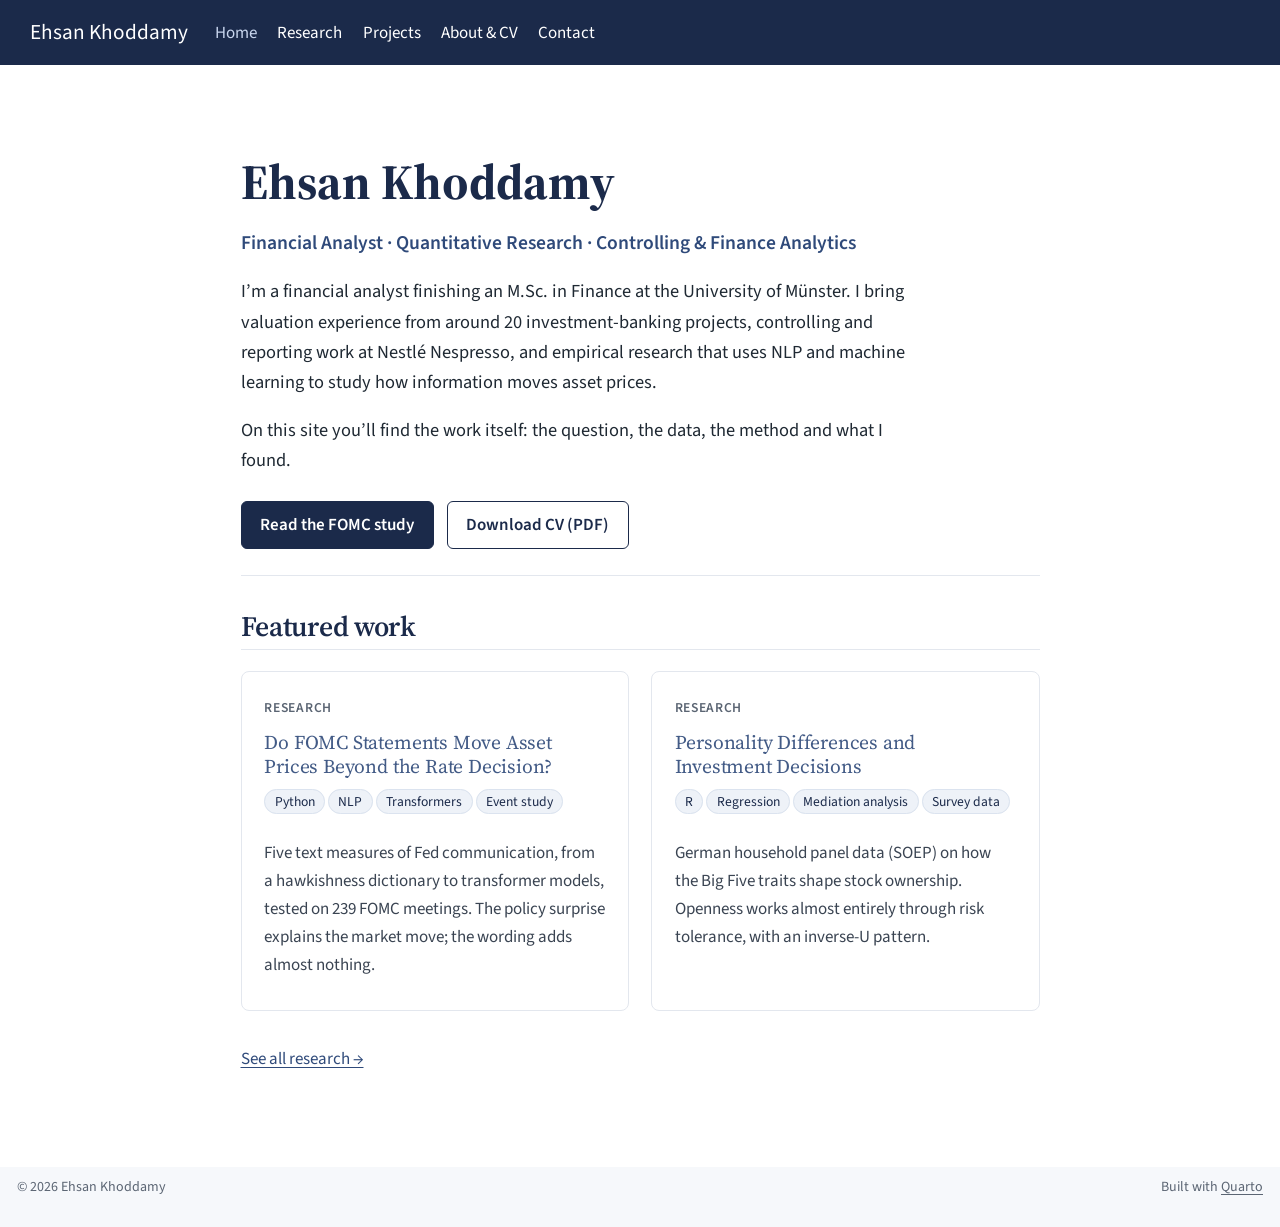
==== docs/index.html @ 915ef099 "Add files via upload" ====
<!DOCTYPE html>
<html xmlns="http://www.w3.org/1999/xhtml" lang="en" xml:lang="en"><head>

<meta charset="utf-8">
<meta name="generator" content="quarto-1.7.32">

<meta name="viewport" content="width=device-width, initial-scale=1.0, user-scalable=yes">


<title>Ehsan Khoddamy | Finance · Research · Analytics – Ehsan Khoddamy</title>
<style>
code{white-space: pre-wrap;}
span.smallcaps{font-variant: small-caps;}
div.columns{display: flex; gap: min(4vw, 1.5em);}
div.column{flex: auto; overflow-x: auto;}
div.hanging-indent{margin-left: 1.5em; text-indent: -1.5em;}
ul.task-list{list-style: none;}
ul.task-list li input[type="checkbox"] {
  width: 0.8em;
  margin: 0 0.8em 0.2em -1em; /* quarto-specific, see https://github.com/quarto-dev/quarto-cli/issues/4556 */ 
  vertical-align: middle;
}
</style>


<script src="site_libs/quarto-nav/quarto-nav.js"></script>
<script src="site_libs/quarto-nav/headroom.min.js"></script>
<script src="site_libs/clipboard/clipboard.min.js"></script>
<script src="site_libs/quarto-search/autocomplete.umd.js"></script>
<script src="site_libs/quarto-search/fuse.min.js"></script>
<script src="site_libs/quarto-search/quarto-search.js"></script>
<meta name="quarto:offset" content="./">
<script src="site_libs/quarto-html/quarto.js" type="module"></script>
<script src="site_libs/quarto-html/tabsets/tabsets.js" type="module"></script>
<script src="site_libs/quarto-html/popper.min.js"></script>
<script src="site_libs/quarto-html/tippy.umd.min.js"></script>
<script src="site_libs/quarto-html/anchor.min.js"></script>
<link href="site_libs/quarto-html/tippy.css" rel="stylesheet">
<link href="site_libs/quarto-html/quarto-syntax-highlighting-37eea08aefeeee20ff55810ff984fec1.css" rel="stylesheet" id="quarto-text-highlighting-styles">
<script src="site_libs/bootstrap/bootstrap.min.js"></script>
<link href="site_libs/bootstrap/bootstrap-icons.css" rel="stylesheet">
<link href="site_libs/bootstrap/bootstrap-0cba44c0ba520da4749d2c92f9eca460.min.css" rel="stylesheet" append-hash="true" id="quarto-bootstrap" data-mode="light">
<script id="quarto-search-options" type="application/json">{
  "location": "navbar",
  "copy-button": false,
  "collapse-after": 3,
  "panel-placement": "end",
  "type": "overlay",
  "limit": 50,
  "keyboard-shortcut": [
    "f",
    "/",
    "s"
  ],
  "show-item-context": false,
  "language": {
    "search-no-results-text": "No results",
    "search-matching-documents-text": "matching documents",
    "search-copy-link-title": "Copy link to search",
    "search-hide-matches-text": "Hide additional matches",
    "search-more-match-text": "more match in this document",
    "search-more-matches-text": "more matches in this document",
    "search-clear-button-title": "Clear",
    "search-text-placeholder": "",
    "search-detached-cancel-button-title": "Cancel",
    "search-submit-button-title": "Submit",
    "search-label": "Search"
  }
}</script>


<link rel="stylesheet" href="styles.css">
<meta property="og:title" content="Ehsan Khoddamy | Finance · Research · Analytics">
<meta property="og:description" content="Finance · Research · Analytics — empirical finance research, quantitative modelling and finance analytics.">
<meta property="og:site_name" content="Ehsan Khoddamy">
</head>

<body class="nav-fixed fullcontent quarto-light">

<div id="quarto-search-results"></div>
  <header id="quarto-header" class="headroom fixed-top">
    <nav class="navbar navbar-expand-lg " data-bs-theme="dark">
      <div class="navbar-container container-fluid">
      <div class="navbar-brand-container mx-auto">
    <a class="navbar-brand" href="./index.html">
    <span class="navbar-title">Ehsan Khoddamy</span>
    </a>
  </div>
            <div id="quarto-search" class="" title="Search"></div>
          <button class="navbar-toggler" type="button" data-bs-toggle="collapse" data-bs-target="#navbarCollapse" aria-controls="navbarCollapse" role="menu" aria-expanded="false" aria-label="Toggle navigation" onclick="if (window.quartoToggleHeadroom) { window.quartoToggleHeadroom(); }">
  <span class="navbar-toggler-icon"></span>
</button>
          <div class="collapse navbar-collapse" id="navbarCollapse">
            <ul class="navbar-nav navbar-nav-scroll me-auto">
  <li class="nav-item">
    <a class="nav-link active" href="./index.html" aria-current="page"> 
<span class="menu-text">Home</span></a>
  </li>  
  <li class="nav-item">
    <a class="nav-link" href="./research.html"> 
<span class="menu-text">Research</span></a>
  </li>  
  <li class="nav-item">
    <a class="nav-link" href="./projects.html"> 
<span class="menu-text">Projects</span></a>
  </li>  
  <li class="nav-item">
    <a class="nav-link" href="./about.html"> 
<span class="menu-text">About &amp; CV</span></a>
  </li>  
  <li class="nav-item">
    <a class="nav-link" href="./contact.html"> 
<span class="menu-text">Contact</span></a>
  </li>  
</ul>
            <ul class="navbar-nav navbar-nav-scroll ms-auto">
  <li class="nav-item compact">
    <a class="nav-link" href="https://github.com/ehsankhoddamy"> <i class="bi bi-github" role="img" aria-label="GitHub">
</i> 
<span class="menu-text"></span></a>
  </li>  
  <li class="nav-item compact">
    <a class="nav-link" href="https://www.linkedin.com/in/ehsan-khoddamy"> <i class="bi bi-linkedin" role="img" aria-label="LinkedIn">
</i> 
<span class="menu-text"></span></a>
  </li>  
</ul>
          </div> <!-- /navcollapse -->
            <div class="quarto-navbar-tools">
</div>
      </div> <!-- /container-fluid -->
    </nav>
</header>
<!-- content -->
<div id="quarto-content" class="quarto-container page-columns page-rows-contents page-layout-article page-navbar">
<!-- sidebar -->
<!-- margin-sidebar -->
    
<!-- main -->
<main class="content" id="quarto-document-content"><header id="title-block-header" class="quarto-title-block"></header>




<div class="hero">
<p><span class="name">Ehsan Khoddamy</span></p>
<p><span class="headline">Financial Analyst · Quantitative Research · Controlling &amp; Finance Analytics</span></p>
<div class="intro">
<p>I’m a financial analyst finishing an M.Sc. in Finance at the University of Münster. I bring valuation experience from around 20 investment-banking projects, controlling and reporting work at Nestlé Nespresso, and empirical research that uses NLP and machine learning to study how information moves asset prices.</p>
<p>On this site you’ll find the work itself: the question, the data, the method and what I found.</p>
</div>
<div class="actions">
<p><a href="./research/fomc-study.html" class="btn-navy">Read the FOMC study</a> <a href="assets/cv.pdf" class="btn-outline-navy">Download CV (PDF)</a></p>
</div>
</div>
<section id="featured-work" class="level2">
<h2 class="anchored" data-anchor-id="featured-work">Featured work</h2>
<div class="card-grid">
<div class="work-card">
<p><span class="status">Research</span></p>
<section id="do-fomc-statements-move-asset-prices-beyond-the-rate-decision" class="level3">
<h3 class="anchored" data-anchor-id="do-fomc-statements-move-asset-prices-beyond-the-rate-decision"><a href="./research/fomc-study.html">Do FOMC Statements Move Asset Prices Beyond the Rate Decision?</a></h3>
<div class="tags">
<p><span class="tag">Python</span> <span class="tag">NLP</span> <span class="tag">Transformers</span> <span class="tag">Event study</span></p>
</div>
<p>Five text measures of Fed communication, from a hawkishness dictionary to transformer models, tested on 239 FOMC meetings. The policy surprise explains the market move; the wording adds almost nothing.</p>
</section>
</div>
<div class="work-card">
<p><span class="status">Research</span></p>
<section id="personality-differences-and-investment-decisions" class="level3">
<h3 class="anchored" data-anchor-id="personality-differences-and-investment-decisions"><a href="./research/personality-investment.html">Personality Differences and Investment Decisions</a></h3>
<div class="tags">
<p><span class="tag">R</span> <span class="tag">Regression</span> <span class="tag">Mediation analysis</span> <span class="tag">Survey data</span></p>
</div>
<p>German household panel data (SOEP) on how the Big Five traits shape stock ownership. Openness works almost entirely through risk tolerance, with an inverse-U pattern.</p>
</section>
</div>
</div>
<p><a href="./research.html">See all research →</a></p>


</section>

<a onclick="window.scrollTo(0, 0); return false;" role="button" id="quarto-back-to-top"><i class="bi bi-arrow-up"></i> Back to top</a></main> <!-- /main -->
<script id="quarto-html-after-body" type="application/javascript">
  window.document.addEventListener("DOMContentLoaded", function (event) {
    const icon = "";
    const anchorJS = new window.AnchorJS();
    anchorJS.options = {
      placement: 'right',
      icon: icon
    };
    anchorJS.add('.anchored');
    const isCodeAnnotation = (el) => {
      for (const clz of el.classList) {
        if (clz.startsWith('code-annotation-')) {                     
          return true;
        }
      }
      return false;
    }
    const onCopySuccess = function(e) {
      // button target
      const button = e.trigger;
      // don't keep focus
      button.blur();
      // flash "checked"
      button.classList.add('code-copy-button-checked');
      var currentTitle = button.getAttribute("title");
      button.setAttribute("title", "Copied!");
      let tooltip;
      if (window.bootstrap) {
        button.setAttribute("data-bs-toggle", "tooltip");
        button.setAttribute("data-bs-placement", "left");
        button.setAttribute("data-bs-title", "Copied!");
        tooltip = new bootstrap.Tooltip(button, 
          { trigger: "manual", 
            customClass: "code-copy-button-tooltip",
            offset: [0, -8]});
        tooltip.show();    
      }
      setTimeout(function() {
        if (tooltip) {
          tooltip.hide();
          button.removeAttribute("data-bs-title");
          button.removeAttribute("data-bs-toggle");
          button.removeAttribute("data-bs-placement");
        }
        button.setAttribute("title", currentTitle);
        button.classList.remove('code-copy-button-checked');
      }, 1000);
      // clear code selection
      e.clearSelection();
    }
    const getTextToCopy = function(trigger) {
        const codeEl = trigger.previousElementSibling.cloneNode(true);
        for (const childEl of codeEl.children) {
          if (isCodeAnnotation(childEl)) {
            childEl.remove();
          }
        }
        return codeEl.innerText;
    }
    const clipboard = new window.ClipboardJS('.code-copy-button:not([data-in-quarto-modal])', {
      text: getTextToCopy
    });
    clipboard.on('success', onCopySuccess);
    if (window.document.getElementById('quarto-embedded-source-code-modal')) {
      const clipboardModal = new window.ClipboardJS('.code-copy-button[data-in-quarto-modal]', {
        text: getTextToCopy,
        container: window.document.getElementById('quarto-embedded-source-code-modal')
      });
      clipboardModal.on('success', onCopySuccess);
    }
      var localhostRegex = new RegExp(/^(?:http|https):\/\/localhost\:?[0-9]*\//);
      var mailtoRegex = new RegExp(/^mailto:/);
        var filterRegex = new RegExp("https:\/\/ehsankhoddamy\.github\.io");
      var isInternal = (href) => {
          return filterRegex.test(href) || localhostRegex.test(href) || mailtoRegex.test(href);
      }
      // Inspect non-navigation links and adorn them if external
     var links = window.document.querySelectorAll('a[href]:not(.nav-link):not(.navbar-brand):not(.toc-action):not(.sidebar-link):not(.sidebar-item-toggle):not(.pagination-link):not(.no-external):not([aria-hidden]):not(.dropdown-item):not(.quarto-navigation-tool):not(.about-link)');
      for (var i=0; i<links.length; i++) {
        const link = links[i];
        if (!isInternal(link.href)) {
          // undo the damage that might have been done by quarto-nav.js in the case of
          // links that we want to consider external
          if (link.dataset.originalHref !== undefined) {
            link.href = link.dataset.originalHref;
          }
            // target, if specified
            link.setAttribute("target", "_blank");
            if (link.getAttribute("rel") === null) {
              link.setAttribute("rel", "noopener");
            }
        }
      }
    function tippyHover(el, contentFn, onTriggerFn, onUntriggerFn) {
      const config = {
        allowHTML: true,
        maxWidth: 500,
        delay: 100,
        arrow: false,
        appendTo: function(el) {
            return el.parentElement;
        },
        interactive: true,
        interactiveBorder: 10,
        theme: 'quarto',
        placement: 'bottom-start',
      };
      if (contentFn) {
        config.content = contentFn;
      }
      if (onTriggerFn) {
        config.onTrigger = onTriggerFn;
      }
      if (onUntriggerFn) {
        config.onUntrigger = onUntriggerFn;
      }
      window.tippy(el, config); 
    }
    const noterefs = window.document.querySelectorAll('a[role="doc-noteref"]');
    for (var i=0; i<noterefs.length; i++) {
      const ref = noterefs[i];
      tippyHover(ref, function() {
        // use id or data attribute instead here
        let href = ref.getAttribute('data-footnote-href') || ref.getAttribute('href');
        try { href = new URL(href).hash; } catch {}
        const id = href.replace(/^#\/?/, "");
        const note = window.document.getElementById(id);
        if (note) {
          return note.innerHTML;
        } else {
          return "";
        }
      });
    }
    const xrefs = window.document.querySelectorAll('a.quarto-xref');
    const processXRef = (id, note) => {
      // Strip column container classes
      const stripColumnClz = (el) => {
        el.classList.remove("page-full", "page-columns");
        if (el.children) {
          for (const child of el.children) {
            stripColumnClz(child);
          }
        }
      }
      stripColumnClz(note)
      if (id === null || id.startsWith('sec-')) {
        // Special case sections, only their first couple elements
        const container = document.createElement("div");
        if (note.children && note.children.length > 2) {
          container.appendChild(note.children[0].cloneNode(true));
          for (let i = 1; i < note.children.length; i++) {
            const child = note.children[i];
            if (child.tagName === "P" && child.innerText === "") {
              continue;
            } else {
              container.appendChild(child.cloneNode(true));
              break;
            }
          }
          if (window.Quarto?.typesetMath) {
            window.Quarto.typesetMath(container);
          }
          return container.innerHTML
        } else {
          if (window.Quarto?.typesetMath) {
            window.Quarto.typesetMath(note);
          }
          return note.innerHTML;
        }
      } else {
        // Remove any anchor links if they are present
        const anchorLink = note.querySelector('a.anchorjs-link');
        if (anchorLink) {
          anchorLink.remove();
        }
        if (window.Quarto?.typesetMath) {
          window.Quarto.typesetMath(note);
        }
        if (note.classList.contains("callout")) {
          return note.outerHTML;
        } else {
          return note.innerHTML;
        }
      }
    }
    for (var i=0; i<xrefs.length; i++) {
      const xref = xrefs[i];
      tippyHover(xref, undefined, function(instance) {
        instance.disable();
        let url = xref.getAttribute('href');
        let hash = undefined; 
        if (url.startsWith('#')) {
          hash = url;
        } else {
          try { hash = new URL(url).hash; } catch {}
        }
        if (hash) {
          const id = hash.replace(/^#\/?/, "");
          const note = window.document.getElementById(id);
          if (note !== null) {
            try {
              const html = processXRef(id, note.cloneNode(true));
              instance.setContent(html);
            } finally {
              instance.enable();
              instance.show();
            }
          } else {
            // See if we can fetch this
            fetch(url.split('#')[0])
            .then(res => res.text())
            .then(html => {
              const parser = new DOMParser();
              const htmlDoc = parser.parseFromString(html, "text/html");
              const note = htmlDoc.getElementById(id);
              if (note !== null) {
                const html = processXRef(id, note);
                instance.setContent(html);
              } 
            }).finally(() => {
              instance.enable();
              instance.show();
            });
          }
        } else {
          // See if we can fetch a full url (with no hash to target)
          // This is a special case and we should probably do some content thinning / targeting
          fetch(url)
          .then(res => res.text())
          .then(html => {
            const parser = new DOMParser();
            const htmlDoc = parser.parseFromString(html, "text/html");
            const note = htmlDoc.querySelector('main.content');
            if (note !== null) {
              // This should only happen for chapter cross references
              // (since there is no id in the URL)
              // remove the first header
              if (note.children.length > 0 && note.children[0].tagName === "HEADER") {
                note.children[0].remove();
              }
              const html = processXRef(null, note);
              instance.setContent(html);
            } 
          }).finally(() => {
            instance.enable();
            instance.show();
          });
        }
      }, function(instance) {
      });
    }
        let selectedAnnoteEl;
        const selectorForAnnotation = ( cell, annotation) => {
          let cellAttr = 'data-code-cell="' + cell + '"';
          let lineAttr = 'data-code-annotation="' +  annotation + '"';
          const selector = 'span[' + cellAttr + '][' + lineAttr + ']';
          return selector;
        }
        const selectCodeLines = (annoteEl) => {
          const doc = window.document;
          const targetCell = annoteEl.getAttribute("data-target-cell");
          const targetAnnotation = annoteEl.getAttribute("data-target-annotation");
          const annoteSpan = window.document.querySelector(selectorForAnnotation(targetCell, targetAnnotation));
          const lines = annoteSpan.getAttribute("data-code-lines").split(",");
          const lineIds = lines.map((line) => {
            return targetCell + "-" + line;
          })
          let top = null;
          let height = null;
          let parent = null;
          if (lineIds.length > 0) {
              //compute the position of the single el (top and bottom and make a div)
              const el = window.document.getElementById(lineIds[0]);
              top = el.offsetTop;
              height = el.offsetHeight;
              parent = el.parentElement.parentElement;
            if (lineIds.length > 1) {
              const lastEl = window.document.getElementById(lineIds[lineIds.length - 1]);
              const bottom = lastEl.offsetTop + lastEl.offsetHeight;
              height = bottom - top;
            }
            if (top !== null && height !== null && parent !== null) {
              // cook up a div (if necessary) and position it 
              let div = window.document.getElementById("code-annotation-line-highlight");
              if (div === null) {
                div = window.document.createElement("div");
                div.setAttribute("id", "code-annotation-line-highlight");
                div.style.position = 'absolute';
                parent.appendChild(div);
              }
              div.style.top = top - 2 + "px";
              div.style.height = height + 4 + "px";
              div.style.left = 0;
              let gutterDiv = window.document.getElementById("code-annotation-line-highlight-gutter");
              if (gutterDiv === null) {
                gutterDiv = window.document.createElement("div");
                gutterDiv.setAttribute("id", "code-annotation-line-highlight-gutter");
                gutterDiv.style.position = 'absolute';
                const codeCell = window.document.getElementById(targetCell);
                const gutter = codeCell.querySelector('.code-annotation-gutter');
                gutter.appendChild(gutterDiv);
              }
              gutterDiv.style.top = top - 2 + "px";
              gutterDiv.style.height = height + 4 + "px";
            }
            selectedAnnoteEl = annoteEl;
          }
        };
        const unselectCodeLines = () => {
          const elementsIds = ["code-annotation-line-highlight", "code-annotation-line-highlight-gutter"];
          elementsIds.forEach((elId) => {
            const div = window.document.getElementById(elId);
            if (div) {
              div.remove();
            }
          });
          selectedAnnoteEl = undefined;
        };
          // Handle positioning of the toggle
      window.addEventListener(
        "resize",
        throttle(() => {
          elRect = undefined;
          if (selectedAnnoteEl) {
            selectCodeLines(selectedAnnoteEl);
          }
        }, 10)
      );
      function throttle(fn, ms) {
      let throttle = false;
      let timer;
        return (...args) => {
          if(!throttle) { // first call gets through
              fn.apply(this, args);
              throttle = true;
          } else { // all the others get throttled
              if(timer) clearTimeout(timer); // cancel #2
              timer = setTimeout(() => {
                fn.apply(this, args);
                timer = throttle = false;
              }, ms);
          }
        };
      }
        // Attach click handler to the DT
        const annoteDls = window.document.querySelectorAll('dt[data-target-cell]');
        for (const annoteDlNode of annoteDls) {
          annoteDlNode.addEventListener('click', (event) => {
            const clickedEl = event.target;
            if (clickedEl !== selectedAnnoteEl) {
              unselectCodeLines();
              const activeEl = window.document.querySelector('dt[data-target-cell].code-annotation-active');
              if (activeEl) {
                activeEl.classList.remove('code-annotation-active');
              }
              selectCodeLines(clickedEl);
              clickedEl.classList.add('code-annotation-active');
            } else {
              // Unselect the line
              unselectCodeLines();
              clickedEl.classList.remove('code-annotation-active');
            }
          });
        }
    const findCites = (el) => {
      const parentEl = el.parentElement;
      if (parentEl) {
        const cites = parentEl.dataset.cites;
        if (cites) {
          return {
            el,
            cites: cites.split(' ')
          };
        } else {
          return findCites(el.parentElement)
        }
      } else {
        return undefined;
      }
    };
    var bibliorefs = window.document.querySelectorAll('a[role="doc-biblioref"]');
    for (var i=0; i<bibliorefs.length; i++) {
      const ref = bibliorefs[i];
      const citeInfo = findCites(ref);
      if (citeInfo) {
        tippyHover(citeInfo.el, function() {
          var popup = window.document.createElement('div');
          citeInfo.cites.forEach(function(cite) {
            var citeDiv = window.document.createElement('div');
            citeDiv.classList.add('hanging-indent');
            citeDiv.classList.add('csl-entry');
            var biblioDiv = window.document.getElementById('ref-' + cite);
            if (biblioDiv) {
              citeDiv.innerHTML = biblioDiv.innerHTML;
            }
            popup.appendChild(citeDiv);
          });
          return popup.innerHTML;
        });
      }
    }
  });
  </script>
</div> <!-- /content -->
<footer class="footer">
  <div class="nav-footer">
    <div class="nav-footer-left">
<p>© 2026 Ehsan Khoddamy</p>
</div>   
    <div class="nav-footer-center">
      &nbsp;
    </div>
    <div class="nav-footer-right">
<p>Built with <a href="https://quarto.org">Quarto</a></p>
</div>
  </div>
</footer>




</body></html>
---- docs/site_libs/quarto-html/tippy.css ----
.tippy-box[data-animation=fade][data-state=hidden]{opacity:0}[data-tippy-root]{max-width:calc(100vw - 10px)}.tippy-box{position:relative;background-color:#333;color:#fff;border-radius:4px;font-size:14px;line-height:1.4;white-space:normal;outline:0;transition-property:transform,visibility,opacity}.tippy-box[data-placement^=top]>.tippy-arrow{bottom:0}.tippy-box[data-placement^=top]>.tippy-arrow:before{bottom:-7px;left:0;border-width:8px 8px 0;border-top-color:initial;transform-origin:center top}.tippy-box[data-placement^=bottom]>.tippy-arrow{top:0}.tippy-box[data-placement^=bottom]>.tippy-arrow:before{top:-7px;left:0;border-width:0 8px 8px;border-bottom-color:initial;transform-origin:center bottom}.tippy-box[data-placement^=left]>.tippy-arrow{right:0}.tippy-box[data-placement^=left]>.tippy-arrow:before{border-width:8px 0 8px 8px;border-left-color:initial;right:-7px;transform-origin:center left}.tippy-box[data-placement^=right]>.tippy-arrow{left:0}.tippy-box[data-placement^=right]>.tippy-arrow:before{left:-7px;border-width:8px 8px 8px 0;border-right-color:initial;transform-origin:center right}.tippy-box[data-inertia][data-state=visible]{transition-timing-function:cubic-bezier(.54,1.5,.38,1.11)}.tippy-arrow{width:16px;height:16px;color:#333}.tippy-arrow:before{content:"";position:absolute;border-color:transparent;border-style:solid}.tippy-content{position:relative;padding:5px 9px;z-index:1}
---- docs/styles.css ----
/* Layout and component styles. Colours and fonts live in theme.scss. */

/* ---------- Home: hero ---------- */
.hero {
  padding: 2.5rem 0 1.5rem;
  border-bottom: 1px solid #e3e7ee;
  margin-bottom: 2rem;
}

.hero .name {
  font-family: "Source Serif 4", Georgia, serif;
  font-size: clamp(2rem, 5vw, 2.9rem);
  font-weight: 700;
  color: #1b2a4a;
  margin: 0 0 0.4rem;
  line-height: 1.15;
  border: none;
}

.hero .headline {
  font-size: 1.15rem;
  font-weight: 600;
  color: #2f4a7a;
  margin-bottom: 1.2rem;
}

.hero .intro {
  font-size: 1.08rem;
  max-width: 40rem;
  color: #1f2933;
}

.hero .actions,
.hero .actions p {
  display: flex;
  flex-wrap: wrap;
  gap: 0.75rem;
  margin: 0;
}

.hero .actions {
  margin-top: 1.5rem;
}

/* ---------- Buttons ---------- */
.btn-navy,
.btn-outline-navy {
  display: inline-block;
  padding: 0.55rem 1.1rem;
  border-radius: 6px;
  font-weight: 600;
  text-decoration: none;
  border: 1.5px solid #1b2a4a;
}

.btn-navy {
  background: #1b2a4a;
  color: #ffffff !important;
}

.btn-navy:hover {
  background: #2f4a7a;
  border-color: #2f4a7a;
}

.btn-outline-navy {
  background: transparent;
  color: #1b2a4a !important;
}

.btn-outline-navy:hover {
  background: #f1f4f9;
}

/* ---------- Cards (home page featured work) ---------- */
.card-grid {
  display: grid;
  grid-template-columns: repeat(auto-fit, minmax(260px, 1fr));
  gap: 1.25rem;
  margin: 1.25rem 0 2rem;
}

.work-card {
  border: 1px solid #e3e7ee;
  border-radius: 8px;
  padding: 1.25rem 1.35rem;
  background: #ffffff;
}

.work-card h3 {
  font-size: 1.15rem;
  margin: 0.35rem 0 0.5rem;
}

.work-card h3 a {
  text-decoration: none;
}

.work-card p {
  margin-bottom: 0.6rem;
  color: #3a4452;
}

.work-card .status {
  font-size: 0.8rem;
  font-weight: 600;
  text-transform: uppercase;
  letter-spacing: 0.05em;
  color: #5b6573;
}

/* ---------- Method tags ---------- */
.tags {
  display: flex;
  flex-wrap: wrap;
  gap: 0.4rem;
  margin: 0.4rem 0 0.8rem;
}

.tag {
  font-size: 0.8rem;
  padding: 0.12rem 0.55rem;
  border-radius: 999px;
  background: #eef2f8;
  color: #1b2a4a;
  border: 1px solid #dbe3ef;
  white-space: nowrap;
}

/* ---------- Research / project pages ---------- */
.exec-summary {
  background: #f6f8fb;
  border-left: 4px solid #1b2a4a;
  padding: 1rem 1.25rem;
  margin: 1.5rem 0 2rem;
  border-radius: 0 6px 6px 0;
}

.exec-summary p:last-child {
  margin-bottom: 0;
}

/* Placeholder text you still need to replace — easy to spot in preview */
.todo {
  background: #fff6db;
  border: 1px dashed #d4a017;
  padding: 0.1rem 0.35rem;
  border-radius: 4px;
}

/* ---------- About page ---------- */
.cv-entry {
  margin-bottom: 1.4rem;
}

.cv-entry .role {
  font-weight: 600;
  color: #1b2a4a;
}

.cv-entry .meta {
  color: #5b6573;
  font-size: 0.95rem;
}

/* ---------- Listings (Research / Projects overview cards) ---------- */
.quarto-listing .listing-no-matching {
  display: none;
}

.quarto-listing {
  margin-bottom: 2rem;
}

.quarto-grid-item.card {
  border: 1px solid #e3e7ee;
  border-radius: 8px;
}

.quarto-grid-item .card-title {
  font-family: "Source Serif 4", Georgia, serif;
  font-weight: 600;
  color: #1b2a4a;
}

/* ---------- Mobile ---------- */
@media (max-width: 576px) {
  .hero {
    padding-top: 1.5rem;
  }

  .hero .actions a {
    flex: 1 1 100%;
    text-align: center;
  }

  /* Wide results tables scroll sideways instead of stretching the page */
  main table {
    display: block;
    overflow-x: auto;
    max-width: 100%;
    font-size: 0.9rem;
  }

  main table caption {
    min-width: 18rem;
  }
}

/* Long equations scroll instead of overflowing */
mjx-container[display="true"] {
  overflow-x: auto;
  overflow-y: hidden;
  max-width: 100%;
}
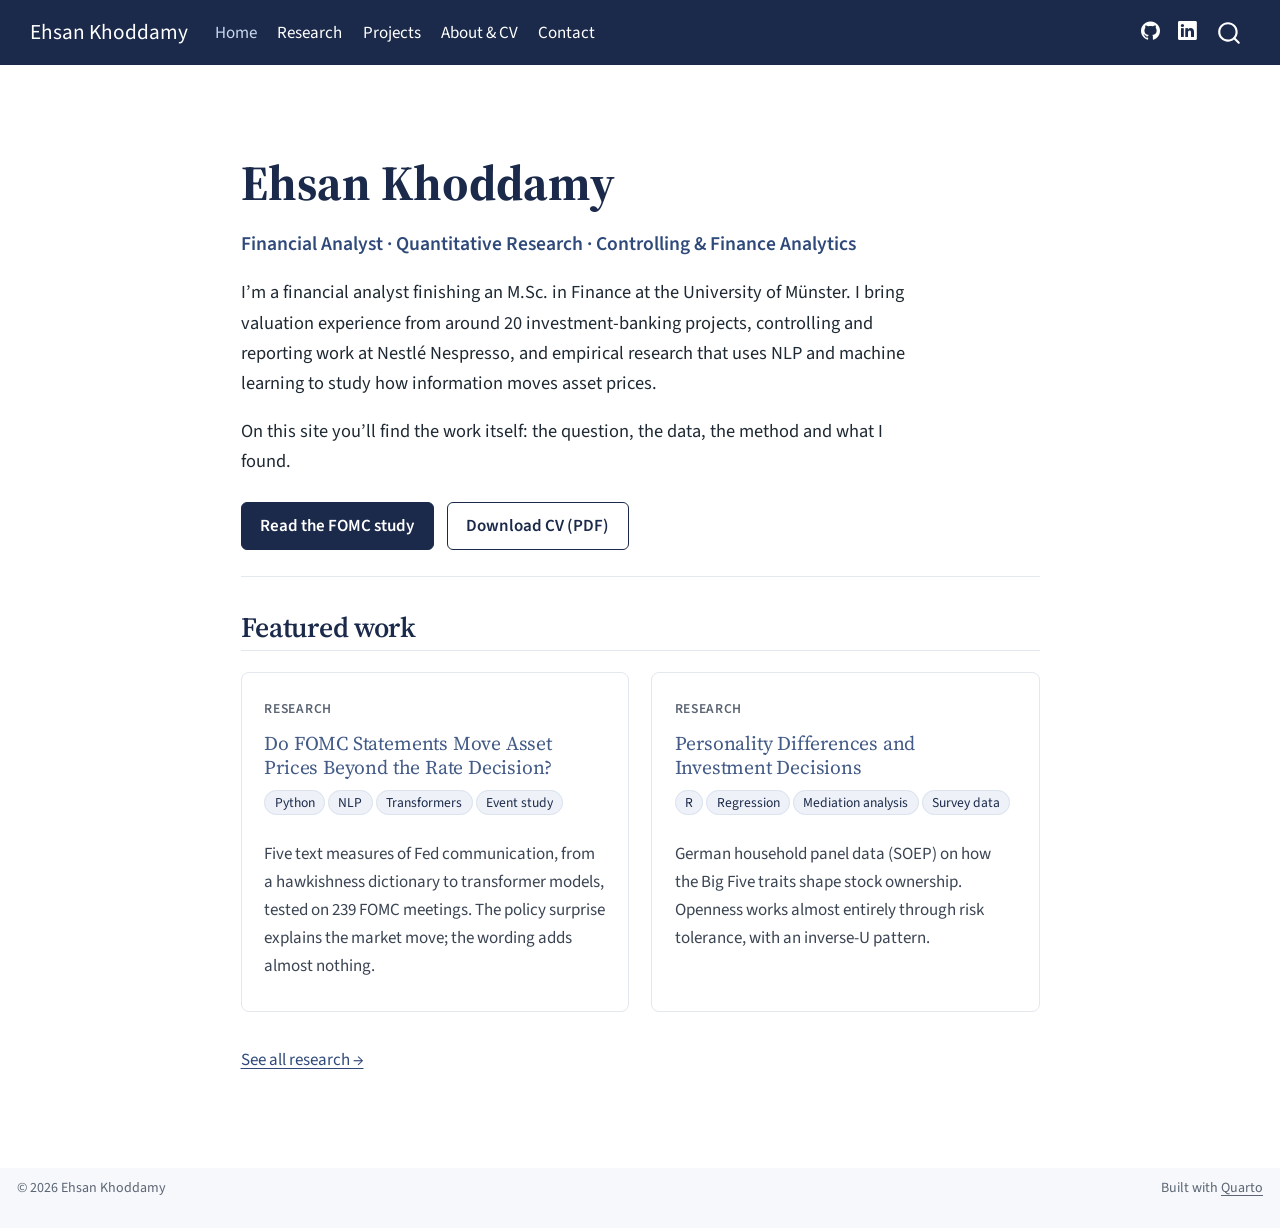
==== commit c86726df: "Add files via upload" ====
--- a/docs/index.html
+++ b/docs/index.html
@@ -2,17 +2,23 @@
 <html xmlns="http://www.w3.org/1999/xhtml" lang="en" xml:lang="en"><head>
 
 <meta charset="utf-8">
-<meta name="generator" content="quarto-1.7.32">
+<meta name="generator" content="quarto-1.11.9">
 
 <meta name="viewport" content="width=device-width, initial-scale=1.0, user-scalable=yes">
 
 
 <title>Ehsan Khoddamy | Finance · Research · Analytics – Ehsan Khoddamy</title>
 <style>
-code{white-space: pre-wrap;}
+/* Default styles provided by pandoc.
+** See https://pandoc.org/MANUAL.html#variables-for-html for config info.
+*/
 span.smallcaps{font-variant: small-caps;}
-div.columns{display: flex; gap: min(4vw, 1.5em);}
-div.column{flex: auto; overflow-x: auto;}
+div.columns{display: flex; gap: 1.5em;}
+div.column{flex: auto;}
+@media screen {
+div.columns{gap: min(4vw, 1.5em);}
+div.column{overflow-x: auto;}
+}
 div.hanging-indent{margin-left: 1.5em; text-indent: -1.5em;}
 ul.task-list{list-style: none;}
 ul.task-list li input[type="checkbox"] {
@@ -32,14 +38,15 @@
 <meta name="quarto:offset" content="./">
 <script src="site_libs/quarto-html/quarto.js" type="module"></script>
 <script src="site_libs/quarto-html/tabsets/tabsets.js" type="module"></script>
+<script src="site_libs/quarto-html/scrollable-regions/scrollable-regions.js" type="module"></script>
 <script src="site_libs/quarto-html/popper.min.js"></script>
 <script src="site_libs/quarto-html/tippy.umd.min.js"></script>
 <script src="site_libs/quarto-html/anchor.min.js"></script>
 <link href="site_libs/quarto-html/tippy.css" rel="stylesheet">
-<link href="site_libs/quarto-html/quarto-syntax-highlighting-37eea08aefeeee20ff55810ff984fec1.css" rel="stylesheet" id="quarto-text-highlighting-styles">
+<link href="site_libs/quarto-html/quarto-syntax-highlighting-63b5708e65d6cd79cd7618c58d0c21e7.css" rel="stylesheet" id="quarto-text-highlighting-styles">
 <script src="site_libs/bootstrap/bootstrap.min.js"></script>
 <link href="site_libs/bootstrap/bootstrap-icons.css" rel="stylesheet">
-<link href="site_libs/bootstrap/bootstrap-0cba44c0ba520da4749d2c92f9eca460.min.css" rel="stylesheet" append-hash="true" id="quarto-bootstrap" data-mode="light">
+<link href="site_libs/bootstrap/bootstrap-67b22fb8e5537d7b55037d0655672bf4.min.css" rel="stylesheet" append-hash="true" id="quarto-bootstrap" data-mode="light">
 <script id="quarto-search-options" type="application/json">{
   "location": "navbar",
   "copy-button": false,
@@ -75,19 +82,18 @@
 <meta property="og:site_name" content="Ehsan Khoddamy">
 </head>
 
-<body class="nav-fixed fullcontent quarto-light">
+<body class="nav-fixed fullcontent quarto-light"><a id="quarto-skip-link" class="visually-hidden-focusable" href="#quarto-document-content">Skip to main content</a>
 
 <div id="quarto-search-results"></div>
   <header id="quarto-header" class="headroom fixed-top">
-    <nav class="navbar navbar-expand-lg " data-bs-theme="dark">
+    <nav class="navbar navbar-expand-lg " data-bs-theme="dark" aria-label="Site">
       <div class="navbar-container container-fluid">
       <div class="navbar-brand-container mx-auto">
     <a class="navbar-brand" href="./index.html">
     <span class="navbar-title">Ehsan Khoddamy</span>
     </a>
   </div>
-            <div id="quarto-search" class="" title="Search"></div>
-          <button class="navbar-toggler" type="button" data-bs-toggle="collapse" data-bs-target="#navbarCollapse" aria-controls="navbarCollapse" role="menu" aria-expanded="false" aria-label="Toggle navigation" onclick="if (window.quartoToggleHeadroom) { window.quartoToggleHeadroom(); }">
+          <button class="navbar-toggler" type="button" data-bs-toggle="collapse" data-bs-target="#navbarCollapse" aria-controls="navbarCollapse" aria-expanded="false" aria-label="Toggle navigation" onclick="if (window.quartoToggleHeadroom) { window.quartoToggleHeadroom(); }">
   <span class="navbar-toggler-icon"></span>
 </button>
           <div class="collapse navbar-collapse" id="navbarCollapse">
@@ -128,6 +134,7 @@
           </div> <!-- /navcollapse -->
             <div class="quarto-navbar-tools">
 </div>
+            <div id="quarto-search" class="" title="Search"></div>
       </div> <!-- /container-fluid -->
     </nav>
 </header>
@@ -137,7 +144,7 @@
 <!-- margin-sidebar -->
     
 <!-- main -->
-<main class="content" id="quarto-document-content"><header id="title-block-header" class="quarto-title-block"></header>
+<main class="content" id="quarto-document-content" tabindex="-1"><header id="title-block-header" class="quarto-title-block"></header>
 
 
 
@@ -234,13 +241,14 @@
       e.clearSelection();
     }
     const getTextToCopy = function(trigger) {
-        const codeEl = trigger.previousElementSibling.cloneNode(true);
-        for (const childEl of codeEl.children) {
-          if (isCodeAnnotation(childEl)) {
-            childEl.remove();
-          }
-        }
-        return codeEl.innerText;
+      const outerScaffold = trigger.parentElement.cloneNode(true);
+      const codeEl = outerScaffold.querySelector('code');
+      for (const childEl of codeEl.children) {
+        if (isCodeAnnotation(childEl)) {
+          childEl.remove();
+        }
+      }
+      return codeEl.innerText;
     }
     const clipboard = new window.ClipboardJS('.code-copy-button:not([data-in-quarto-modal])', {
       text: getTextToCopy
@@ -256,11 +264,30 @@
       var localhostRegex = new RegExp(/^(?:http|https):\/\/localhost\:?[0-9]*\//);
       var mailtoRegex = new RegExp(/^mailto:/);
         var filterRegex = new RegExp("https:\/\/ehsankhoddamy\.github\.io");
+      const newWindowLabel = "(opens in a new tab)";
+      const newWindowNoteId = "quarto-ext-newwindow-label";
+      // Links reference one hidden label through aria-describedby, so the
+      // announcement never changes their accessible name.
+      var describeNewWindow = (link) => {
+        if (!window.document.getElementById(newWindowNoteId)) {
+          var newWindowNote = window.document.createElement("span");
+          newWindowNote.id = newWindowNoteId;
+          newWindowNote.hidden = true;
+          newWindowNote.textContent = newWindowLabel;
+          window.document.body.appendChild(newWindowNote);
+        }
+        var describedBy = (link.getAttribute("aria-describedby") || "").split(/\s+/).filter(Boolean);
+        if (!describedBy.includes(newWindowNoteId)) {
+          describedBy.push(newWindowNoteId);
+          link.setAttribute("aria-describedby", describedBy.join(" "));
+        }
+      }
       var isInternal = (href) => {
           return filterRegex.test(href) || localhostRegex.test(href) || mailtoRegex.test(href);
       }
       // Inspect non-navigation links and adorn them if external
-     var links = window.document.querySelectorAll('a[href]:not(.nav-link):not(.navbar-brand):not(.toc-action):not(.sidebar-link):not(.sidebar-item-toggle):not(.pagination-link):not(.no-external):not([aria-hidden]):not(.dropdown-item):not(.quarto-navigation-tool):not(.about-link)');
+      window.quartoDecorateExternalLinks = function (root) {
+     var links = (root || window.document).querySelectorAll('a[href]:not(.nav-link):not(.navbar-brand):not(.toc-action):not(.sidebar-link):not(.sidebar-item-toggle):not(.pagination-link):not(.no-external):not([aria-hidden]):not(.dropdown-item):not(.quarto-navigation-tool):not(.about-link)');
       for (var i=0; i<links.length; i++) {
         const link = links[i];
         if (!isInternal(link.href)) {
@@ -274,8 +301,70 @@
             if (link.getAttribute("rel") === null) {
               link.setAttribute("rel", "noopener");
             }
-        }
-      }
+            describeNewWindow(link);
+          if (!link.classList.contains('no-external-icon')) {
+          }
+        }
+      }
+      };
+      window.quartoDecorateExternalLinks(window.document);
+    // Esc closes the popup (WCAG 1.4.13) and focus leaving both trigger and
+    // popup closes it (WCAG 2.4.11); tippy handles neither for interactive popups.
+    const hideOnEscAndFocusOut = {
+      name: 'hideOnEscAndFocusOut',
+      defaultValue: true,
+      fn(instance) {
+        const dismiss = () => {
+          // A show scheduled by the trigger delay would otherwise reopen it
+          instance.clearDelayTimeouts();
+          instance.hide();
+        };
+        const onKeyDown = (event) => {
+          if (event.key !== 'Escape') {
+            return;
+          }
+          // Keep Esc from also reaching page handlers (e.g. reveal.js overview),
+          // except an open reveal.js slide menu, which Esc should close too.
+          // The menu handles keys only when its keyboard option is on.
+          const menuHandlesEsc = window.Reveal?.getPlugin?.('menu')?.isOpen() &&
+            window.Reveal.getConfig().menu?.keyboard !== false;
+          if (!menuHandlesEsc) {
+            event.stopPropagation();
+          }
+          if (instance.popper.contains(window.document.activeElement)) {
+            // Disabled while refocusing so the focus trigger does not reopen it
+            instance.disable();
+            instance.reference.focus();
+            instance.enable();
+          }
+          dismiss();
+        };
+        const onFocusOut = (event) => {
+          const target = event.relatedTarget;
+          if (target && !instance.reference.contains(target) &&
+              !instance.popper.contains(target)) {
+            dismiss();
+          }
+        };
+        // On the trigger too: a click trigger (code-annotations: select) has no
+        // blur handling. Attached for the instance's lifetime so leaving the
+        // trigger also cancels a show still pending on the trigger delay.
+        instance.reference.addEventListener('focusout', onFocusOut);
+        return {
+          onShow() {
+            window.document.addEventListener('keydown', onKeyDown, true);
+            instance.popper.addEventListener('focusout', onFocusOut);
+          },
+          onHide() {
+            window.document.removeEventListener('keydown', onKeyDown, true);
+            instance.popper.removeEventListener('focusout', onFocusOut);
+          },
+          onDestroy() {
+            instance.reference.removeEventListener('focusout', onFocusOut);
+          },
+        };
+      },
+    };
     function tippyHover(el, contentFn, onTriggerFn, onUntriggerFn) {
       const config = {
         allowHTML: true,
@@ -289,6 +378,7 @@
         interactiveBorder: 10,
         theme: 'quarto',
         placement: 'bottom-start',
+        plugins: [hideOnEscAndFocusOut],
       };
       if (contentFn) {
         config.content = contentFn;
@@ -451,44 +541,54 @@
           const lineIds = lines.map((line) => {
             return targetCell + "-" + line;
           })
-          let top = null;
-          let height = null;
-          let parent = null;
+          // Each band is positioned against its own containing block, which is
+          // not the offsetParent of the lines, so place it from client rects.
+          const placeBand = (band, firstEl, lastEl, codeBlock) => {
+            const container = band.offsetParent;
+            if (container === null) {
+              return;
+            }
+            const containerRect = container.getBoundingClientRect();
+            // Reveal.js scales slides with a transform, so convert client
+            // pixels back to the CSS pixels of the container.
+            const scale = containerRect.height / container.offsetHeight || 1;
+            const firstRect = firstEl.getBoundingClientRect();
+            const lastRect = lastEl.getBoundingClientRect();
+            const top = (firstRect.top - containerRect.top) / scale - container.clientTop + container.scrollTop;
+            const height = (lastRect.bottom - firstRect.top) / scale;
+            band.style.top = top - 2 + "px";
+            band.style.height = height + 4 + "px";
+            if (codeBlock) {
+              // Without the copy button wrapper, the containing block is wider
+              // than the code block, so span the code block explicitly.
+              const blockRect = codeBlock.getBoundingClientRect();
+              band.style.left = (blockRect.left - containerRect.left) / scale - container.clientLeft + container.scrollLeft + "px";
+              band.style.width = blockRect.width / scale + "px";
+            }
+          };
           if (lineIds.length > 0) {
-              //compute the position of the single el (top and bottom and make a div)
-              const el = window.document.getElementById(lineIds[0]);
-              top = el.offsetTop;
-              height = el.offsetHeight;
-              parent = el.parentElement.parentElement;
-            if (lineIds.length > 1) {
-              const lastEl = window.document.getElementById(lineIds[lineIds.length - 1]);
-              const bottom = lastEl.offsetTop + lastEl.offsetHeight;
-              height = bottom - top;
-            }
-            if (top !== null && height !== null && parent !== null) {
-              // cook up a div (if necessary) and position it 
-              let div = window.document.getElementById("code-annotation-line-highlight");
-              if (div === null) {
-                div = window.document.createElement("div");
-                div.setAttribute("id", "code-annotation-line-highlight");
-                div.style.position = 'absolute';
-                parent.appendChild(div);
-              }
-              div.style.top = top - 2 + "px";
-              div.style.height = height + 4 + "px";
-              div.style.left = 0;
-              let gutterDiv = window.document.getElementById("code-annotation-line-highlight-gutter");
-              if (gutterDiv === null) {
-                gutterDiv = window.document.createElement("div");
-                gutterDiv.setAttribute("id", "code-annotation-line-highlight-gutter");
-                gutterDiv.style.position = 'absolute';
-                const codeCell = window.document.getElementById(targetCell);
-                const gutter = codeCell.querySelector('.code-annotation-gutter');
-                gutter.appendChild(gutterDiv);
-              }
-              gutterDiv.style.top = top - 2 + "px";
-              gutterDiv.style.height = height + 4 + "px";
-            }
+            const el = window.document.getElementById(lineIds[0]);
+            const lastEl = window.document.getElementById(lineIds[lineIds.length - 1]);
+            const parent = el.parentElement.parentElement;
+            // cook up a div (if necessary) and position it
+            let div = window.document.getElementById("code-annotation-line-highlight");
+            if (div === null) {
+              div = window.document.createElement("div");
+              div.setAttribute("id", "code-annotation-line-highlight");
+              div.style.position = 'absolute';
+              parent.appendChild(div);
+            }
+            placeBand(div, el, lastEl, parent.closest("div.sourceCode") || parent);
+            let gutterDiv = window.document.getElementById("code-annotation-line-highlight-gutter");
+            if (gutterDiv === null) {
+              gutterDiv = window.document.createElement("div");
+              gutterDiv.setAttribute("id", "code-annotation-line-highlight-gutter");
+              gutterDiv.style.position = 'absolute';
+              const codeCell = window.document.getElementById(targetCell);
+              const gutter = codeCell.querySelector('.code-annotation-gutter');
+              gutter.appendChild(gutterDiv);
+            }
+            placeBand(gutterDiv, el, lastEl);
             selectedAnnoteEl = annoteEl;
           }
         };
@@ -587,6 +687,9 @@
     }
   });
   </script>
+  <script type="application/javascript">
+  window.quartoScrollableRegionsLabels = {"code":"Scrollable code","output":"Scrollable output"};
+  </script>
 </div> <!-- /content -->
 <footer class="footer">
   <div class="nav-footer">
--- a/docs/site_libs/quarto-html/quarto-syntax-highlighting-63b5708e65d6cd79cd7618c58d0c21e7.css
+++ b/docs/site_libs/quarto-html/quarto-syntax-highlighting-63b5708e65d6cd79cd7618c58d0c21e7.css
@@ -0,0 +1,236 @@
+/* quarto syntax highlight colors */
+:root {
+  --quarto-hl-ot-color: #003B4F;
+  --quarto-hl-at-color: #657422;
+  --quarto-hl-ss-color: #20794D;
+  --quarto-hl-an-color: #5E5E5E;
+  --quarto-hl-fu-color: #4758AB;
+  --quarto-hl-st-color: #20794D;
+  --quarto-hl-cf-color: #003B4F;
+  --quarto-hl-op-color: #5E5E5E;
+  --quarto-hl-er-color: #AD0000;
+  --quarto-hl-bn-color: #AD0000;
+  --quarto-hl-al-color: #AD0000;
+  --quarto-hl-va-color: #111111;
+  --quarto-hl-bu-color: inherit;
+  --quarto-hl-ex-color: inherit;
+  --quarto-hl-pp-color: #AD0000;
+  --quarto-hl-in-color: #5E5E5E;
+  --quarto-hl-vs-color: #20794D;
+  --quarto-hl-wa-color: #5E5E5E;
+  --quarto-hl-do-color: #5E5E5E;
+  --quarto-hl-im-color: #00769E;
+  --quarto-hl-ch-color: #20794D;
+  --quarto-hl-dt-color: #AD0000;
+  --quarto-hl-fl-color: #AD0000;
+  --quarto-hl-co-color: #5E5E5E;
+  --quarto-hl-cv-color: #5E5E5E;
+  --quarto-hl-cn-color: #8f5902;
+  --quarto-hl-sc-color: #5E5E5E;
+  --quarto-hl-dv-color: #AD0000;
+  --quarto-hl-kw-color: #003B4F;
+}
+
+/* other quarto variables */
+:root {
+  --quarto-font-monospace: SFMono-Regular, Menlo, Monaco, Consolas, "Liberation Mono", "Courier New", monospace;
+}
+
+/* syntax highlight based on Pandoc's rules */
+pre > code.sourceCode > span {
+  color: #003B4F;
+}
+
+code.sourceCode > span {
+  color: #003B4F;
+}
+
+div.sourceCode,
+div.sourceCode pre.sourceCode {
+  color: #003B4F;
+}
+
+/* Normal */
+code span {
+  color: #003B4F;
+}
+
+/* Alert */
+code span.al {
+  color: #AD0000;
+  font-style: inherit;
+}
+
+/* Annotation */
+code span.an {
+  color: #5E5E5E;
+  font-style: inherit;
+}
+
+/* Attribute */
+code span.at {
+  color: #657422;
+  font-style: inherit;
+}
+
+/* BaseN */
+code span.bn {
+  color: #AD0000;
+  font-style: inherit;
+}
+
+/* BuiltIn */
+code span.bu {
+  font-style: inherit;
+}
+
+/* ControlFlow */
+code span.cf {
+  color: #003B4F;
+  font-weight: bold;
+  font-style: inherit;
+}
+
+/* Char */
+code span.ch {
+  color: #20794D;
+  font-style: inherit;
+}
+
+/* Constant */
+code span.cn {
+  color: #8f5902;
+  font-style: inherit;
+}
+
+/* Comment */
+code span.co {
+  color: #5E5E5E;
+  font-style: inherit;
+}
+
+/* CommentVar */
+code span.cv {
+  color: #5E5E5E;
+  font-style: italic;
+}
+
+/* Documentation */
+code span.do {
+  color: #5E5E5E;
+  font-style: italic;
+}
+
+/* DataType */
+code span.dt {
+  color: #AD0000;
+  font-style: inherit;
+}
+
+/* DecVal */
+code span.dv {
+  color: #AD0000;
+  font-style: inherit;
+}
+
+/* Error */
+code span.er {
+  color: #AD0000;
+  font-style: inherit;
+}
+
+/* Extension */
+code span.ex {
+  font-style: inherit;
+}
+
+/* Float */
+code span.fl {
+  color: #AD0000;
+  font-style: inherit;
+}
+
+/* Function */
+code span.fu {
+  color: #4758AB;
+  font-style: inherit;
+}
+
+/* Import */
+code span.im {
+  color: #00769E;
+  font-style: inherit;
+}
+
+/* Information */
+code span.in {
+  color: #5E5E5E;
+  font-style: inherit;
+}
+
+/* Keyword */
+code span.kw {
+  color: #003B4F;
+  font-weight: bold;
+  font-style: inherit;
+}
+
+/* Operator */
+code span.op {
+  color: #5E5E5E;
+  font-style: inherit;
+}
+
+/* Other */
+code span.ot {
+  color: #003B4F;
+  font-style: inherit;
+}
+
+/* Preprocessor */
+code span.pp {
+  color: #AD0000;
+  font-style: inherit;
+}
+
+/* SpecialChar */
+code span.sc {
+  color: #5E5E5E;
+  font-style: inherit;
+}
+
+/* SpecialString */
+code span.ss {
+  color: #20794D;
+  font-style: inherit;
+}
+
+/* String */
+code span.st {
+  color: #20794D;
+  font-style: inherit;
+}
+
+/* Variable */
+code span.va {
+  color: #111111;
+  font-style: inherit;
+}
+
+/* VerbatimString */
+code span.vs {
+  color: #20794D;
+  font-style: inherit;
+}
+
+/* Warning */
+code span.wa {
+  color: #5E5E5E;
+  font-style: italic;
+}
+
+.prevent-inlining {
+  content: "</";
+}
+
+/*# sourceMappingURL=054cc16b9e9817627be6994582d2ffb5.css.map */
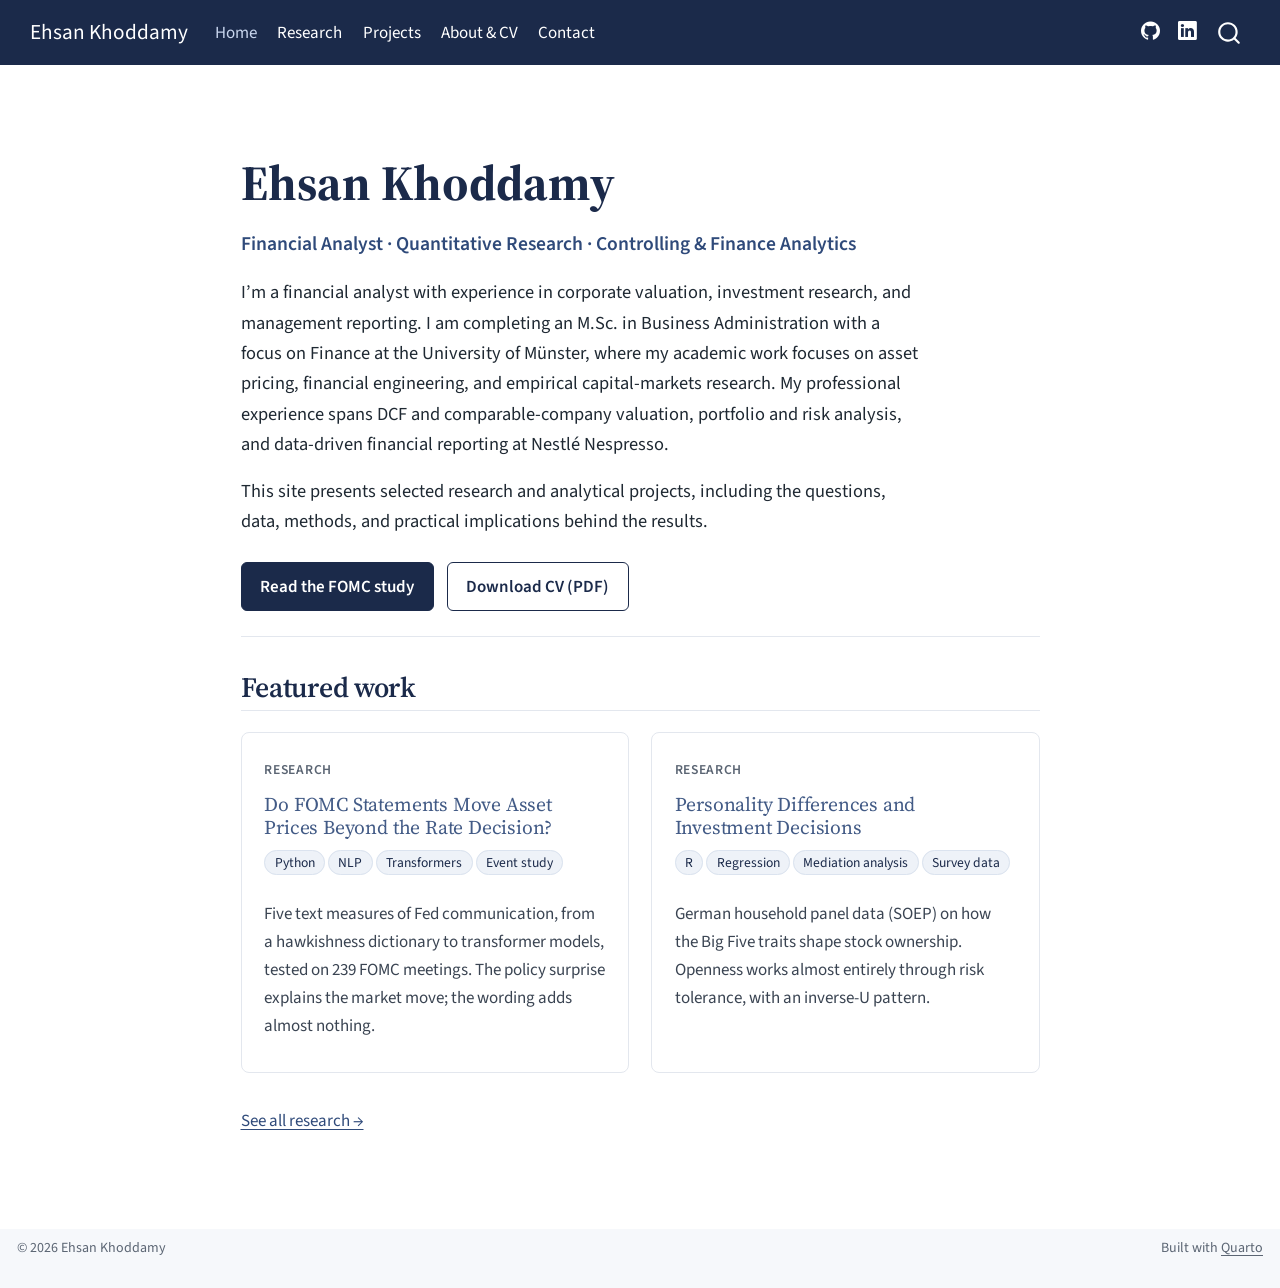
==== commit 5161a923: "updated bio" ====
--- a/docs/index.html
+++ b/docs/index.html
@@ -153,8 +153,8 @@
 <p><span class="name">Ehsan Khoddamy</span></p>
 <p><span class="headline">Financial Analyst · Quantitative Research · Controlling &amp; Finance Analytics</span></p>
 <div class="intro">
-<p>I’m a financial analyst finishing an M.Sc. in Finance at the University of Münster. I bring valuation experience from around 20 investment-banking projects, controlling and reporting work at Nestlé Nespresso, and empirical research that uses NLP and machine learning to study how information moves asset prices.</p>
-<p>On this site you’ll find the work itself: the question, the data, the method and what I found.</p>
+<p>I’m a financial analyst with experience in corporate valuation, investment research, and management reporting. I am completing an M.Sc. in Business Administration with a focus on Finance at the University of Münster, where my academic work focuses on asset pricing, financial engineering, and empirical capital-markets research. My professional experience spans DCF and comparable-company valuation, portfolio and risk analysis, and data-driven financial reporting at Nestlé Nespresso.</p>
+<p>This site presents selected research and analytical projects, including the questions, data, methods, and practical implications behind the results.</p>
 </div>
 <div class="actions">
 <p><a href="./research/fomc-study.html" class="btn-navy">Read the FOMC study</a> <a href="assets/cv.pdf" class="btn-outline-navy">Download CV (PDF)</a></p>
